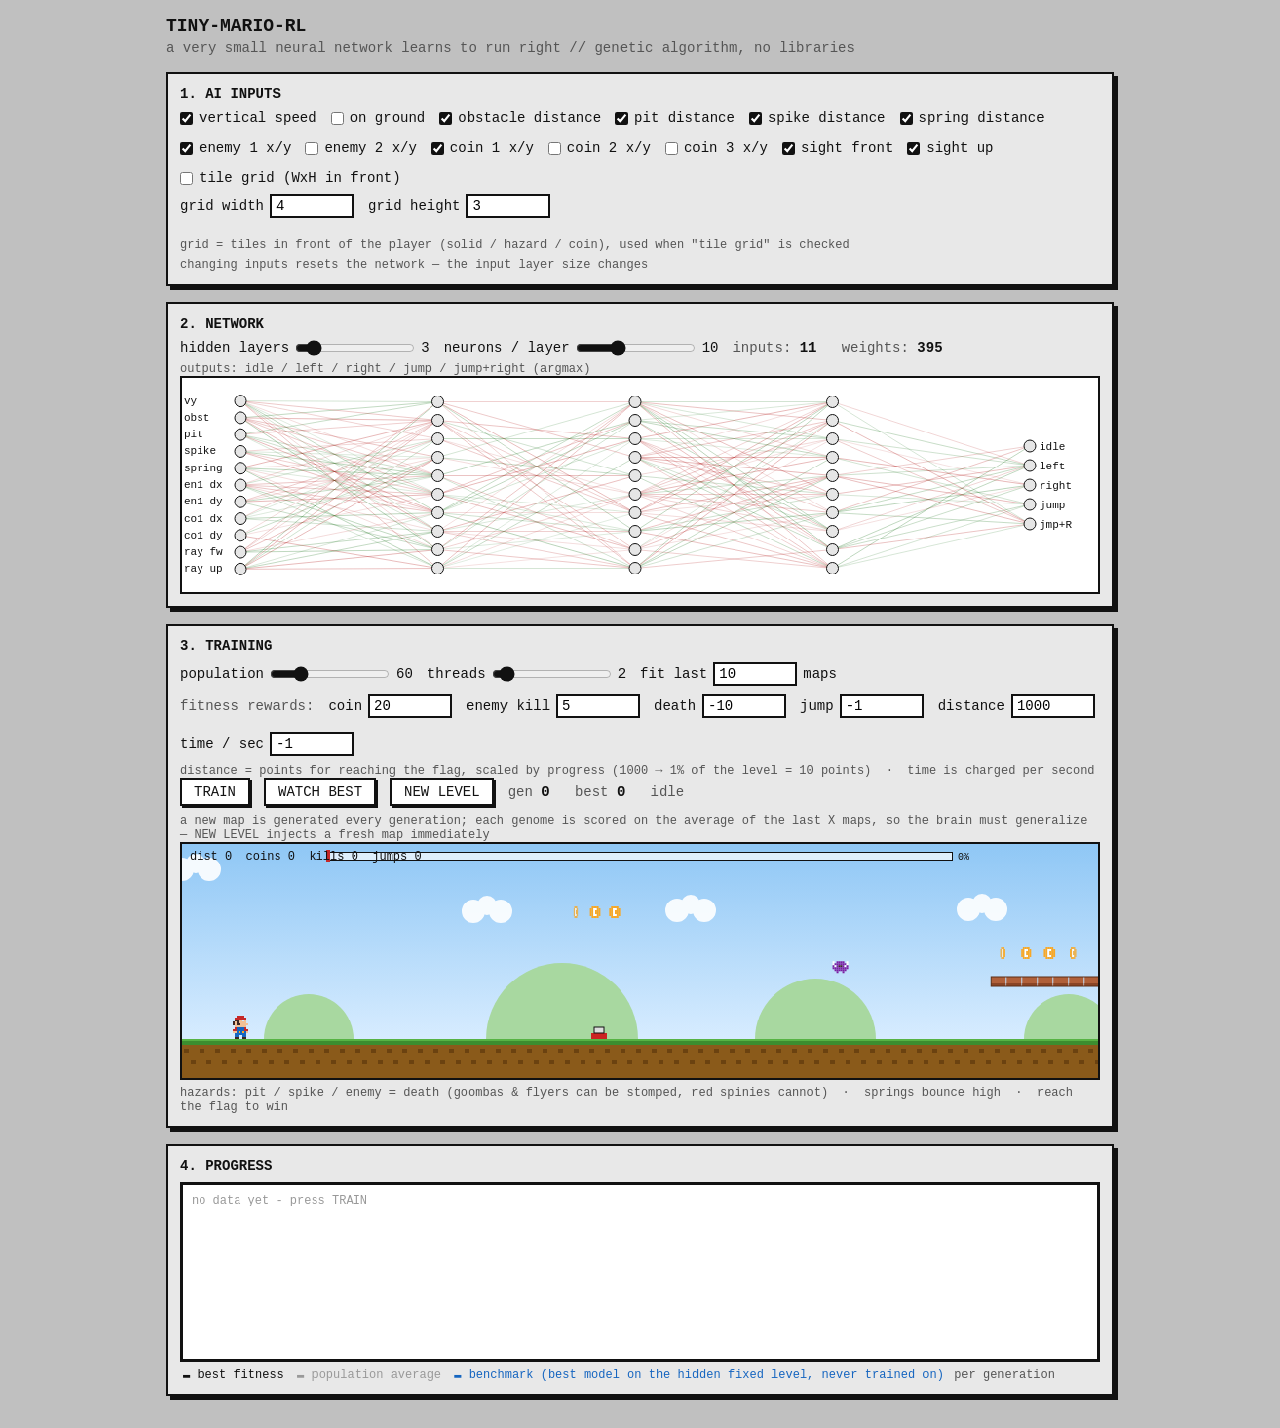
==== index.html @ 8e6f9f99 "v0.1" ====
<!DOCTYPE html>
<html lang="en">
<head>
<meta charset="utf-8">
<meta name="viewport" content="width=device-width, initial-scale=1">
<title>tiny-mario-rl</title>
<link rel="stylesheet" href="style.css">
</head>
<body>

<h1>TINY-MARIO-RL</h1>
<p class="sub">a very small neural network learns to run right // genetic algorithm, no libraries</p>

<div class="panel">
  <h2>1. ai inputs</h2>
  <div id="inputList" class="row"></div>
  <div class="row" style="margin-top:8px">
    <label>grid width <input id="gridWidth" type="number" min="1" max="8" value="4"></label>
    <label>grid height <input id="gridHeight" type="number" min="1" max="6" value="3"></label>
    <span class="legend">grid = tiles in front of the player (solid / hazard / coin), used when "tile grid" is checked</span>
  </div>
  <p class="legend">changing inputs resets the network &mdash; the input layer size changes</p>
</div>

<div class="panel">
  <h2>2. network</h2>
  <div class="row">
    <label>hidden layers <input id="hiddenLayers" type="range" min="1" max="20" value="3"> <span id="hiddenLayersValue">3</span></label>
    <label>neurons / layer <input id="layerSize" type="range" min="5" max="20" value="10"> <span id="layerSizeValue">10</span></label>
    <span class="stats">inputs: <b id="inputCount">?</b> &nbsp; weights: <b id="weightCount">?</b></span>
  </div>
  <p class="legend">outputs: idle / left / right / jump / jump+right (argmax)</p>
  <canvas id="networkCanvas" width="940" height="220"></canvas>
</div>

<div class="panel">
  <h2>3. training</h2>
  <div class="row" style="margin-bottom:8px">
    <label>population <input id="populationSize" type="range" min="20" max="200" value="60"> <span id="populationSizeValue">60</span></label>
    <label>threads <input id="threadCount" type="range" min="1" max="16" value="4"> <span id="threadCountValue">4</span></label>
    <label>fit last <input id="mapWindow" type="number" min="1" max="50" value="10"> maps</label>
  </div>
  <div class="row" style="margin-bottom:8px">
    <span class="stats">fitness rewards:</span>
    <label>coin <input id="rewardCoin" type="number" step="1" value="20"></label>
    <label>enemy kill <input id="rewardKill" type="number" step="1" value="5"></label>
    <label>death <input id="rewardDeath" type="number" step="10" value="-10"></label>
    <label>jump <input id="rewardJump" type="number" step="1" value="-1"></label>
    <label>distance <input id="rewardDistance" type="number" step="100" value="1000"></label>
    <label>time / sec <input id="rewardTime" type="number" step="0.1" value="-1"></label>
  </div>
  <p class="legend">distance = points for reaching the flag, scaled by progress (1000 &rarr; 1% of the level = 10 points) &nbsp;&middot;&nbsp; time is charged per second</p>
  <div class="row" style="margin-bottom:8px">
    <button id="buttonTrain">TRAIN</button>
    <button id="buttonWatch">WATCH BEST</button>
    <button id="buttonLevel">NEW LEVEL</button>
    <span class="stats">gen <b id="generationValue">0</b> &nbsp; best <b id="bestValue">0</b> &nbsp; <span id="modeValue">idle</span></span>
  </div>
  <p class="legend">a new map is generated every generation; each genome is scored on the average of the last X maps, so the brain must generalize &mdash; NEW LEVEL injects a fresh map immediately</p>
  <canvas id="gameCanvas" width="940" height="240"></canvas>
  <p class="legend">hazards: pit / spike / enemy = death (goombas &amp; flyers can be stomped, red spinies cannot) &nbsp;&middot;&nbsp; springs bounce high &nbsp;&middot;&nbsp; reach the flag to win</p>
</div>

<div class="panel">
  <h2>4. progress</h2>
  <canvas id="chartCanvas" width="940" height="180"></canvas>
  <p class="legend"><i style="color:#111">&#9644; best fitness</i> <i style="color:#999">&#9644; population average</i> <i style="color:#1565c0">&#9644; benchmark (best model on the hidden fixed level, never trained on)</i> per generation</p>
</div>

<script src="js/neuralNetwork.js"></script>
<script src="js/simulation.js"></script>
<script src="js/level.js"></script>
<script src="js/genetics.js"></script>
<script src="js/trainer.js"></script>
<script src="js/rendering.js"></script>
<script src="js/main.js"></script>
</body>
</html>
---- style.css ----
:root {
  --bg: #c0c0c0;
  --panel: #e8e8e8;
  --ink: #111;
  --dim: #555;
}

* { box-sizing: border-box; margin: 0; padding: 0; }

body {
  background: var(--bg);
  color: var(--ink);
  font-family: "Courier New", monospace;
  font-size: 14px;
  padding: 16px;
  max-width: 980px;
  margin: 0 auto;
}

h1 { font-size: 18px; margin-bottom: 4px; }
h2 { font-size: 14px; margin-bottom: 8px; text-transform: uppercase; }

.sub { color: var(--dim); margin-bottom: 16px; }

.panel {
  background: var(--panel);
  border: 2px solid var(--ink);
  padding: 12px;
  margin-bottom: 16px;
  box-shadow: 4px 4px 0 var(--ink);
}

.row { display: flex; gap: 14px; flex-wrap: wrap; align-items: center; }

label { display: inline-flex; align-items: center; gap: 6px; white-space: nowrap; }

input[type=range] { width: 120px; accent-color: var(--ink); }
input[type=number] {
  width: 84px;
  font-family: inherit;
  font-size: 14px;
  border: 2px solid var(--ink);
  padding: 2px 4px;
  background: #fff;
}
input[type=checkbox] { accent-color: var(--ink); }

button {
  font-family: inherit;
  font-size: 14px;
  cursor: pointer;
  background: #fff;
  color: var(--ink);
  border: 2px solid var(--ink);
  padding: 4px 12px;
  box-shadow: 2px 2px 0 var(--ink);
}
button:active { transform: translate(2px, 2px); box-shadow: none; }
button:disabled { color: #999; border-color: #999; box-shadow: 2px 2px 0 #999; cursor: default; }

canvas {
  display: block;
  background: #fff;
  border: 2px solid var(--ink);
  image-rendering: pixelated;
  max-width: 100%;
}

.stats { color: var(--dim); }
.stats b { color: var(--ink); }

.legend { color: var(--dim); font-size: 12px; margin-top: 6px; }
.legend i { font-style: normal; padding: 0 3px; }
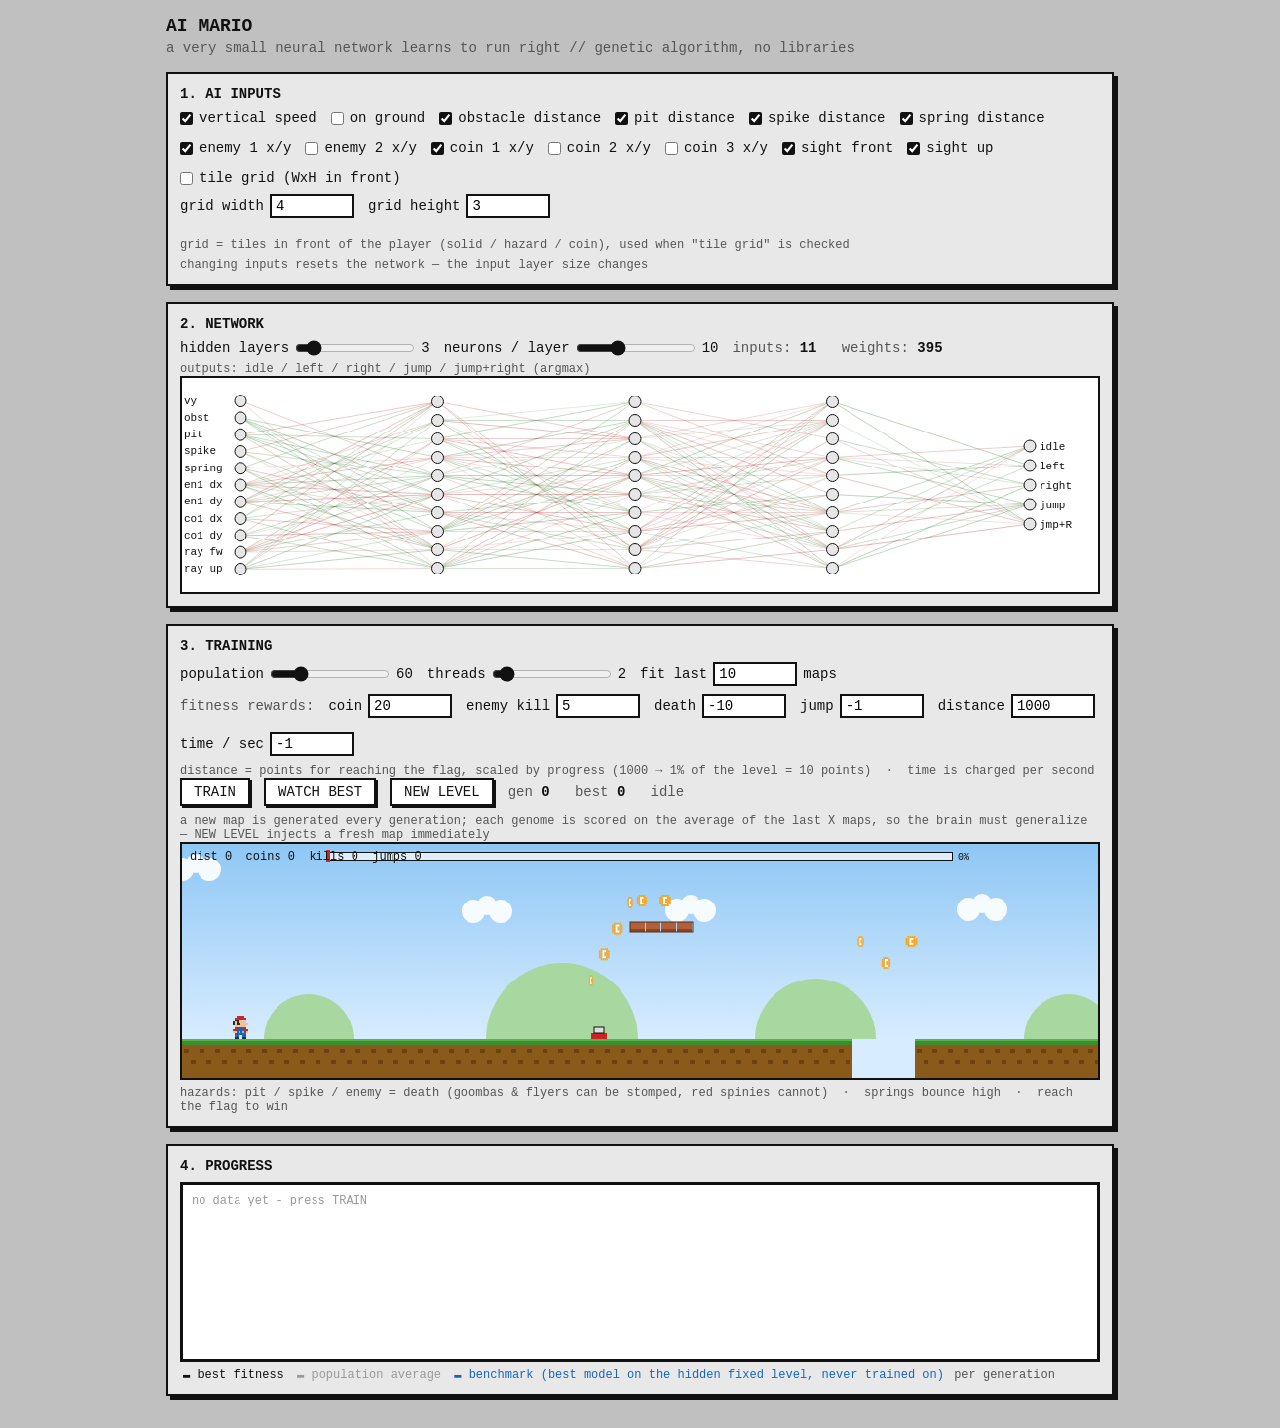
==== commit a7085e01: "v0.2" ====
--- a/index.html
+++ b/index.html
@@ -3,12 +3,12 @@
 <head>
 <meta charset="utf-8">
 <meta name="viewport" content="width=device-width, initial-scale=1">
-<title>tiny-mario-rl</title>
+<title>ai-mario</title>
 <link rel="stylesheet" href="style.css">
 </head>
 <body>
 
-<h1>TINY-MARIO-RL</h1>
+<h1>AI MARIO</h1>
 <p class="sub">a very small neural network learns to run right // genetic algorithm, no libraries</p>
 
 <div class="panel">
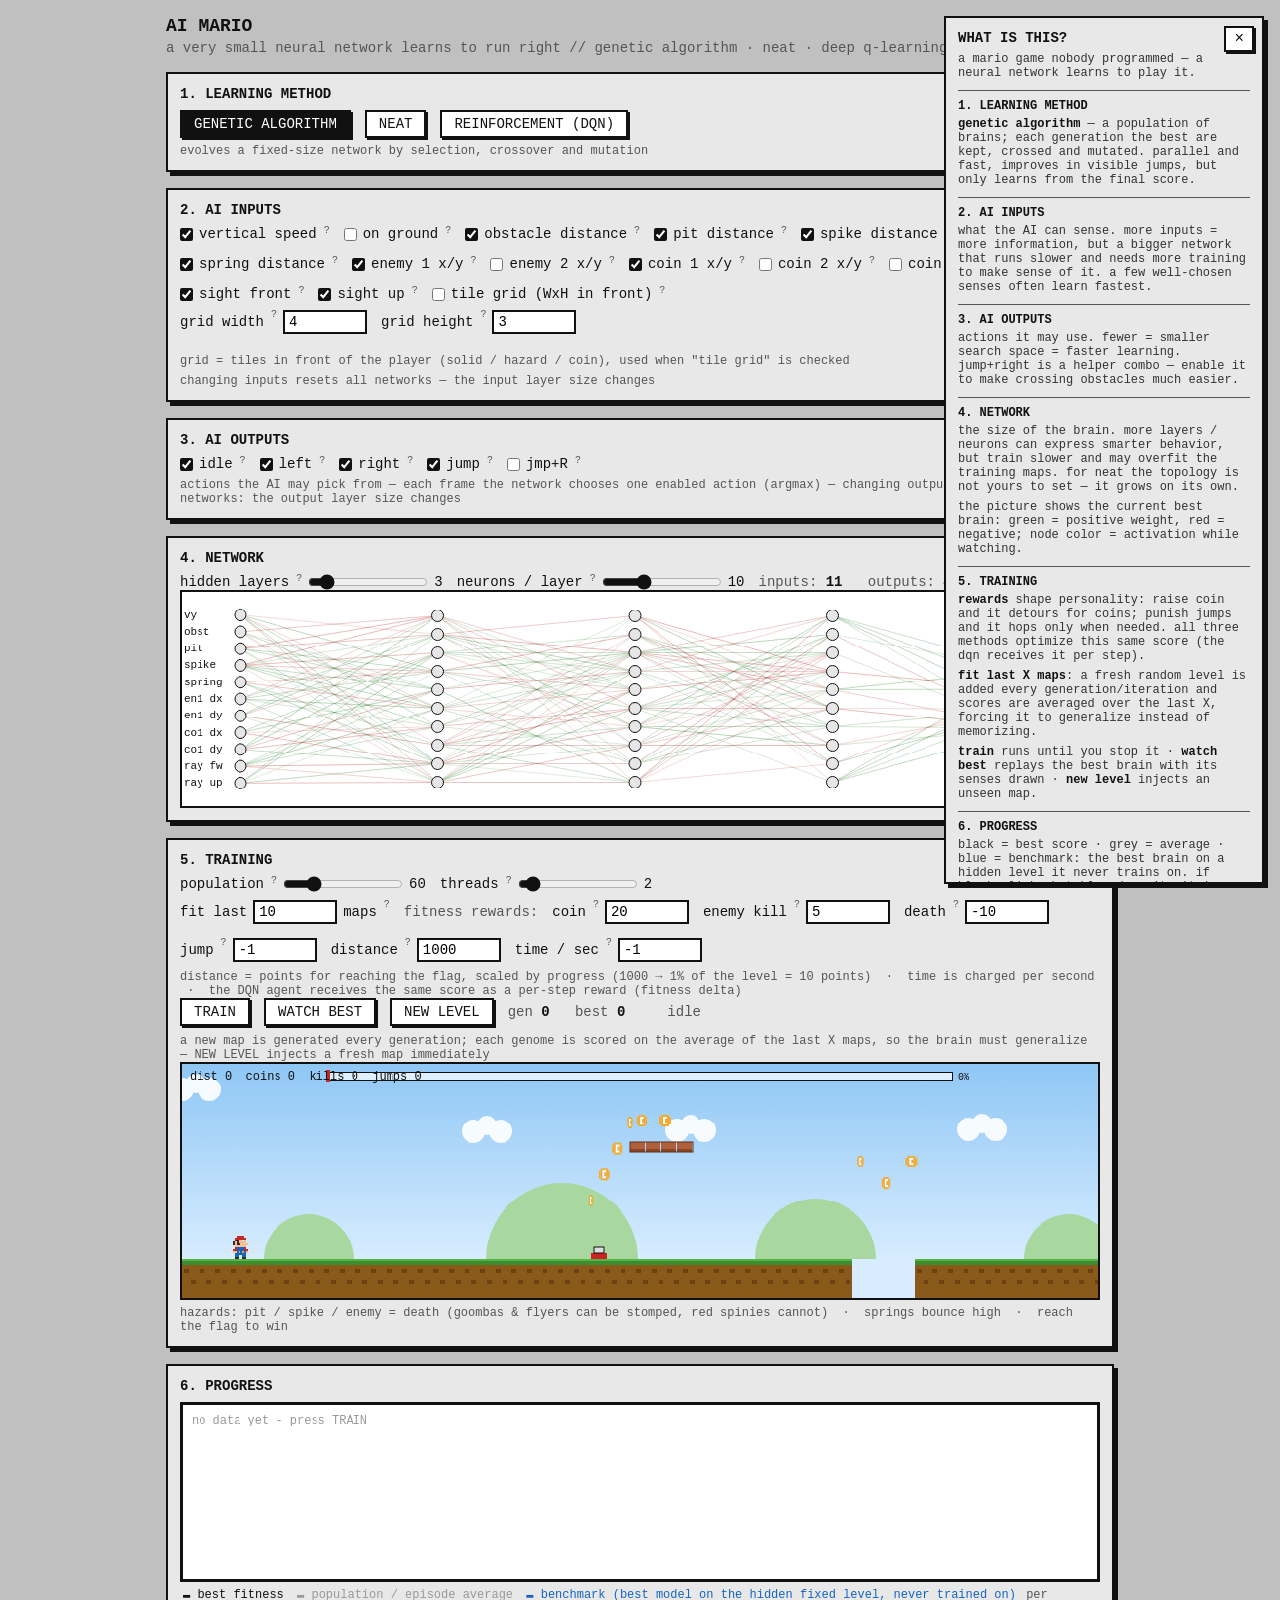
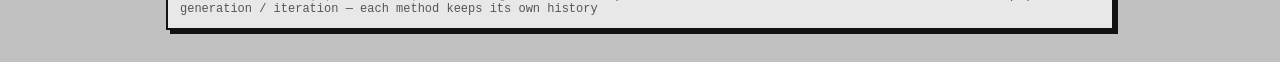
==== commit 784f24de: "v0.3" ====
--- a/index.html
+++ b/index.html
@@ -9,68 +9,145 @@
 <body>
 
 <h1>AI MARIO</h1>
-<p class="sub">a very small neural network learns to run right // genetic algorithm, no libraries</p>
+<p class="sub">a very small neural network learns to run right // genetic algorithm &middot; neat &middot; deep q-learning, no libraries</p>
 
-<div class="panel">
-  <h2>1. ai inputs</h2>
+<button id="helpOpen" class="help-open help-hidden">? HELP</button>
+
+<aside id="helpPanel" class="help-panel">
+  <button id="helpClose" class="help-close" title="close">&times;</button>
+  <div class="help-section" id="helpIntro">
+    <h2>what is this?</h2>
+    <p>a mario game nobody programmed &mdash; a neural network learns to play it.</p>
+  </div>
+  <div class="help-section" data-help-for="panelMethod">
+    <h3>1. learning method</h3>
+    <div class="help-method" data-help-algo="ga">
+      <p><b>genetic algorithm</b> &mdash; a population of brains; each generation the best are kept, crossed and mutated. parallel and fast, improves in visible jumps, but only learns from the final score.</p>
+    </div>
+    <div class="help-method" data-help-algo="neat">
+      <p><b>neat</b> &mdash; evolution where the <i>wiring</i> evolves too: brains start minimal and grow neurons &amp; connections, species protect new ideas. slower to take off, but finds small, clever brains.</p>
+    </div>
+    <div class="help-method" data-help-algo="rl">
+      <p><b>reinforcement learning (dqn)</b> &mdash; one brain learns <i>while</i> playing: each step&rsquo;s reward nudges the weights by backpropagation. slower and noisier, but learns from every step &mdash; &epsilon; = how randomly it still acts.</p>
+    </div>
+  </div>
+  <div class="help-section" data-help-for="panelInputs">
+    <h3>2. ai inputs</h3>
+    <p>what the AI can sense. more inputs = more information, but a bigger network that runs slower and needs more training to make sense of it. a few well-chosen senses often learn fastest.</p>
+  </div>
+  <div class="help-section" data-help-for="panelOutputs">
+    <h3>3. ai outputs</h3>
+    <p>actions it may use. fewer = smaller search space = faster learning. jump+right is a helper combo &mdash; enable it to make crossing obstacles much easier.</p>
+  </div>
+  <div class="help-section" data-help-for="panelNetwork">
+    <h3>4. network</h3>
+    <p>the size of the brain. more layers / neurons can express smarter behavior, but train slower and may overfit the training maps. for neat the topology is not yours to set &mdash; it grows on its own.</p>
+    <p>the picture shows the current best brain: green = positive weight, red = negative; node color = activation while watching.</p>
+  </div>
+  <div class="help-section" data-help-for="panelTraining">
+    <h3>5. training</h3>
+    <p><b>rewards</b> shape personality: raise coin and it detours for coins; punish jumps and it hops only when needed. all three methods optimize this same score (the dqn receives it per step).</p>
+    <p><b>fit last X maps</b>: a fresh random level is added every generation/iteration and scores are averaged over the last X, forcing it to generalize instead of memorizing.</p>
+    <p><b>train</b> runs until you stop it &middot; <b>watch best</b> replays the best brain with its senses drawn &middot; <b>new level</b> injects an unseen map.</p>
+  </div>
+  <div class="help-section" data-help-for="panelProgress">
+    <h3>6. progress</h3>
+    <p>black = best score &middot; grey = average &middot; blue = benchmark: the best brain on a hidden level it never trains on. if black climbs but blue doesn&rsquo;t, it is memorizing, not learning.</p>
+  </div>
+</aside>
+
+<div class="panel" id="panelMethod">
+  <h2>1. learning method</h2>
+  <div class="row">
+    <button id="algo_ga" class="algo-button active">GENETIC ALGORITHM</button>
+    <button id="algo_neat" class="algo-button">NEAT</button>
+    <button id="algo_rl" class="algo-button">REINFORCEMENT (DQN)</button>
+  </div>
+  <p class="legend" id="algoDescription">evolves a fixed-size network by selection, crossover and mutation</p>
+</div>
+
+<div class="panel" id="panelInputs">
+  <h2>2. ai inputs</h2>
   <div id="inputList" class="row"></div>
   <div class="row" style="margin-top:8px">
-    <label>grid width <input id="gridWidth" type="number" min="1" max="8" value="4"></label>
-    <label>grid height <input id="gridHeight" type="number" min="1" max="6" value="3"></label>
+    <label>grid width<sup class="tip" data-tip="how many tile columns ahead of the player the tile grid senses">?</sup> <input id="gridWidth" type="number" min="1" max="8" value="4"></label>
+    <label>grid height<sup class="tip" data-tip="how many tile rows above the ground the tile grid senses">?</sup> <input id="gridHeight" type="number" min="1" max="6" value="3"></label>
     <span class="legend">grid = tiles in front of the player (solid / hazard / coin), used when "tile grid" is checked</span>
   </div>
-  <p class="legend">changing inputs resets the network &mdash; the input layer size changes</p>
+  <p class="legend">changing inputs resets all networks &mdash; the input layer size changes</p>
 </div>
 
-<div class="panel">
-  <h2>2. network</h2>
+<div class="panel" id="panelOutputs">
+  <h2>3. ai outputs</h2>
+  <div id="outputList" class="row"></div>
+  <p class="legend">actions the AI may pick from &mdash; each frame the network chooses one enabled action (argmax) &mdash; changing outputs resets all networks: the output layer size changes</p>
+</div>
+
+<div class="panel" id="panelNetwork">
+  <h2>4. network</h2>
   <div class="row">
-    <label>hidden layers <input id="hiddenLayers" type="range" min="1" max="20" value="3"> <span id="hiddenLayersValue">3</span></label>
-    <label>neurons / layer <input id="layerSize" type="range" min="5" max="20" value="10"> <span id="layerSizeValue">10</span></label>
-    <span class="stats">inputs: <b id="inputCount">?</b> &nbsp; weights: <b id="weightCount">?</b></span>
+    <span class="row" data-algo="ga rl">
+      <label>hidden layers<sup class="tip" data-tip="depth of the brain &mdash; more layers can learn more complex tricks but train slower and need more data">?</sup> <input id="hiddenLayers" type="range" min="1" max="20" value="3"> <span id="hiddenLayersValue">3</span></label>
+      <label>neurons / layer<sup class="tip" data-tip="width of the brain &mdash; neurons in each hidden layer. bigger = more capacity, slower to run and train">?</sup> <input id="layerSize" type="range" min="5" max="20" value="10"> <span id="layerSizeValue">10</span></label>
+    </span>
+    <span class="legend" data-algo="neat">topology is not fixed &mdash; NEAT grows nodes &amp; connections by mutation, starting from inputs wired straight to outputs</span>
+    <span class="stats">inputs: <b id="inputCount">?</b> &nbsp; outputs: <b id="outputCount">?</b> &nbsp; <span id="weightLabel">weights</span>: <b id="weightCount">?</b></span>
   </div>
-  <p class="legend">outputs: idle / left / right / jump / jump+right (argmax)</p>
   <canvas id="networkCanvas" width="940" height="220"></canvas>
 </div>
 
-<div class="panel">
-  <h2>3. training</h2>
-  <div class="row" style="margin-bottom:8px">
-    <label>population <input id="populationSize" type="range" min="20" max="200" value="60"> <span id="populationSizeValue">60</span></label>
-    <label>threads <input id="threadCount" type="range" min="1" max="16" value="4"> <span id="threadCountValue">4</span></label>
-    <label>fit last <input id="mapWindow" type="number" min="1" max="50" value="10"> maps</label>
+<div class="panel" id="panelTraining">
+  <h2>5. training</h2>
+  <div class="row" style="margin-bottom:8px" data-algo="ga neat">
+    <label>population<sup class="tip" data-tip="how many brains compete each generation &mdash; more = broader search per generation, but each generation takes longer">?</sup> <input id="populationSize" type="range" min="20" max="200" value="60"> <span id="populationSizeValue">60</span></label>
+    <label>threads<sup class="tip" data-tip="cpu workers evaluating brains in parallel &mdash; more = faster generations (up to your core count)">?</sup> <input id="threadCount" type="range" min="1" max="16" value="4"> <span id="threadCountValue">4</span></label>
+  </div>
+  <div class="row" style="margin-bottom:8px" data-algo="neat">
+    <label>species target<sup class="tip" data-tip="how many species to aim for &mdash; species group similar brains so new topology ideas get time to mature instead of being outcompeted instantly">?</sup> <input id="speciesTarget" type="number" min="1" max="20" value="8"></label>
+    <span class="legend">the compatibility threshold self-adjusts to hold roughly this many species</span>
+  </div>
+  <div class="row" style="margin-bottom:8px" data-algo="rl">
+    <label>learning rate<sup class="tip" data-tip="size of each weight update &mdash; too high and learning explodes, too low and it crawls">?</sup> <input id="rlLearningRate" type="number" step="0.0005" value="0.001"></label>
+    <label>discount &gamma;<sup class="tip" data-tip="how much future reward matters vs the immediate one &mdash; closer to 1 = far-sighted (plans ahead), lower = greedy">?</sup> <input id="rlGamma" type="number" step="0.01" value="0.99"></label>
+    <label>&epsilon; decay<sup class="tip" data-tip="after every episode the exploration rate &epsilon; is multiplied by this &mdash; closer to 1 = keeps trying random actions for longer before trusting itself">?</sup> <input id="rlEpsilonDecay" type="number" step="0.001" value="0.995"></label>
+    <label>batch<sup class="tip" data-tip="how many remembered moments are replayed per learning update &mdash; bigger = smoother but slower updates">?</sup> <input id="rlBatchSize" type="number" step="16" value="64"></label>
+    <label>episodes / iter<sup class="tip" data-tip="episodes played between chart points and benchmark runs &mdash; purely how often progress is reported">?</sup> <input id="rlEpisodes" type="number" min="1" max="20" value="3"></label>
   </div>
   <div class="row" style="margin-bottom:8px">
+    <label>fit last <input id="mapWindow" type="number" min="1" max="50" value="10"> maps<sup class="tip" data-tip="scores are averaged over this many recent maps &mdash; more maps = must generalize better, but each evaluation takes longer">?</sup></label>
     <span class="stats">fitness rewards:</span>
-    <label>coin <input id="rewardCoin" type="number" step="1" value="20"></label>
-    <label>enemy kill <input id="rewardKill" type="number" step="1" value="5"></label>
-    <label>death <input id="rewardDeath" type="number" step="10" value="-10"></label>
-    <label>jump <input id="rewardJump" type="number" step="1" value="-1"></label>
-    <label>distance <input id="rewardDistance" type="number" step="100" value="1000"></label>
-    <label>time / sec <input id="rewardTime" type="number" step="0.1" value="-1"></label>
+    <label>coin<sup class="tip" data-tip="points per coin collected &mdash; raise it and the AI starts detouring for coins">?</sup> <input id="rewardCoin" type="number" step="1" value="20"></label>
+    <label>enemy kill<sup class="tip" data-tip="points for stomping an enemy &mdash; raise it to encourage hunting instead of avoiding">?</sup> <input id="rewardKill" type="number" step="1" value="5"></label>
+    <label>death<sup class="tip" data-tip="penalty for dying to a hazard &mdash; more negative = more cautious play">?</sup> <input id="rewardDeath" type="number" step="10" value="-10"></label>
+    <label>jump<sup class="tip" data-tip="points per jump &mdash; negative discourages pointless hopping, positive makes it bouncy">?</sup> <input id="rewardJump" type="number" step="1" value="-1"></label>
+    <label>distance<sup class="tip" data-tip="points for progress toward the flag, scaled by how far it got &mdash; the main drive to move right">?</sup> <input id="rewardDistance" type="number" step="100" value="1000"></label>
+    <label>time / sec<sup class="tip" data-tip="points per second spent &mdash; negative rewards finishing fast, dawdling gets expensive">?</sup> <input id="rewardTime" type="number" step="0.1" value="-1"></label>
   </div>
-  <p class="legend">distance = points for reaching the flag, scaled by progress (1000 &rarr; 1% of the level = 10 points) &nbsp;&middot;&nbsp; time is charged per second</p>
+  <p class="legend">distance = points for reaching the flag, scaled by progress (1000 &rarr; 1% of the level = 10 points) &nbsp;&middot;&nbsp; time is charged per second &nbsp;&middot;&nbsp; the DQN agent receives the same score as a per-step reward (fitness delta)</p>
   <div class="row" style="margin-bottom:8px">
     <button id="buttonTrain">TRAIN</button>
     <button id="buttonWatch">WATCH BEST</button>
     <button id="buttonLevel">NEW LEVEL</button>
-    <span class="stats">gen <b id="generationValue">0</b> &nbsp; best <b id="bestValue">0</b> &nbsp; <span id="modeValue">idle</span></span>
+    <span class="stats"><span id="genLabel">gen</span> <b id="generationValue">0</b> &nbsp; best <b id="bestValue">0</b> &nbsp; <span id="algoStats"></span> &nbsp; <span id="modeValue">idle</span></span>
   </div>
-  <p class="legend">a new map is generated every generation; each genome is scored on the average of the last X maps, so the brain must generalize &mdash; NEW LEVEL injects a fresh map immediately</p>
+  <p class="legend" data-algo="ga neat">a new map is generated every generation; each genome is scored on the average of the last X maps, so the brain must generalize &mdash; NEW LEVEL injects a fresh map immediately</p>
+  <p class="legend" data-algo="rl">a new map is added every iteration; episodes rotate through the last X maps while the agent learns from per-step rewards with &epsilon;-greedy exploration (&epsilon; shown above decays as it learns)</p>
   <canvas id="gameCanvas" width="940" height="240"></canvas>
   <p class="legend">hazards: pit / spike / enemy = death (goombas &amp; flyers can be stomped, red spinies cannot) &nbsp;&middot;&nbsp; springs bounce high &nbsp;&middot;&nbsp; reach the flag to win</p>
 </div>
 
-<div class="panel">
-  <h2>4. progress</h2>
+<div class="panel" id="panelProgress">
+  <h2>6. progress</h2>
   <canvas id="chartCanvas" width="940" height="180"></canvas>
-  <p class="legend"><i style="color:#111">&#9644; best fitness</i> <i style="color:#999">&#9644; population average</i> <i style="color:#1565c0">&#9644; benchmark (best model on the hidden fixed level, never trained on)</i> per generation</p>
+  <p class="legend"><i style="color:#111">&#9644; best fitness</i> <i style="color:#999">&#9644; population / episode average</i> <i style="color:#1565c0">&#9644; benchmark (best model on the hidden fixed level, never trained on)</i> per generation / iteration &mdash; each method keeps its own history</p>
 </div>
 
 <script src="js/neuralNetwork.js"></script>
 <script src="js/simulation.js"></script>
 <script src="js/level.js"></script>
 <script src="js/genetics.js"></script>
+<script src="js/neat.js"></script>
+<script src="js/rl.js"></script>
 <script src="js/trainer.js"></script>
 <script src="js/rendering.js"></script>
 <script src="js/main.js"></script>
--- a/style.css
+++ b/style.css
@@ -66,6 +66,104 @@
   max-width: 100%;
 }
 
+.algo-button.active { background: var(--ink); color: #fff; }
+
+.algo-hidden { display: none !important; }
+
+.tip {
+  position: relative;
+  cursor: help;
+  color: var(--dim);
+  font-size: 10px;
+  line-height: 1;
+  margin-left: 1px;
+  align-self: flex-start;
+}
+.tip:hover { color: var(--ink); }
+.tip::after {
+  content: attr(data-tip);
+  position: absolute;
+  bottom: calc(100% + 6px);
+  left: 50%;
+  transform: translateX(-50%);
+  width: 230px;
+  background: #fff;
+  color: var(--ink);
+  border: 2px solid var(--ink);
+  box-shadow: 3px 3px 0 var(--ink);
+  padding: 6px 8px;
+  font-size: 11px;
+  font-weight: normal;
+  line-height: 1.35;
+  white-space: normal;
+  display: none;
+  z-index: 20;
+}
+.tip:hover::after { display: block; }
+
+/* narrow screens: overlay pinned to the right edge; wide screens get
+   .help-docked (positioned by JS next to the content, sections aligned
+   with their panels) */
+.help-panel {
+  position: fixed;
+  top: 16px;
+  right: 16px;
+  bottom: 16px;
+  width: 320px;
+  overflow-y: auto;
+  background: var(--panel);
+  border: 2px solid var(--ink);
+  box-shadow: 4px 4px 0 var(--ink);
+  padding: 12px;
+  font-size: 12px;
+  z-index: 10;
+}
+.help-panel.help-docked {
+  position: absolute;
+  right: auto;
+  bottom: auto;
+  overflow: visible;
+  padding: 0;
+}
+.help-docked .help-section {
+  position: absolute;
+  left: 10px;
+  right: 10px;
+  overflow-y: auto;
+}
+.help-panel h2 { margin-bottom: 6px; padding-right: 24px; }
+.help-panel h3 { font-size: 12px; text-transform: uppercase; margin: 10px 0 4px; }
+.help-docked .help-section h3 { margin-top: 0; }
+.help-panel .help-section + .help-section h3 { border-top: 1px solid var(--dim); padding-top: 8px; }
+.help-docked .help-section + .help-section h3 { border-top: none; padding-top: 0; }
+.help-docked .help-section p:last-child,
+.help-docked .help-method p { margin-bottom: 0; }
+.help-panel p { margin-bottom: 6px; color: #333; }
+.help-panel b { color: var(--ink); }
+.help-panel i { color: var(--dim); }
+
+.help-method { display: none; }
+.help-method.help-active { display: block; }
+
+.help-close {
+  position: absolute;
+  top: 8px;
+  right: 8px;
+  padding: 0 8px;
+  font-size: 16px;
+  line-height: 22px;
+  z-index: 11;
+}
+
+.help-open {
+  position: fixed;
+  top: 16px;
+  right: 16px;
+  z-index: 10;
+}
+
+.help-hidden { display: none !important; }
+
 .stats { color: var(--dim); }
 .stats b { color: var(--ink); }
 
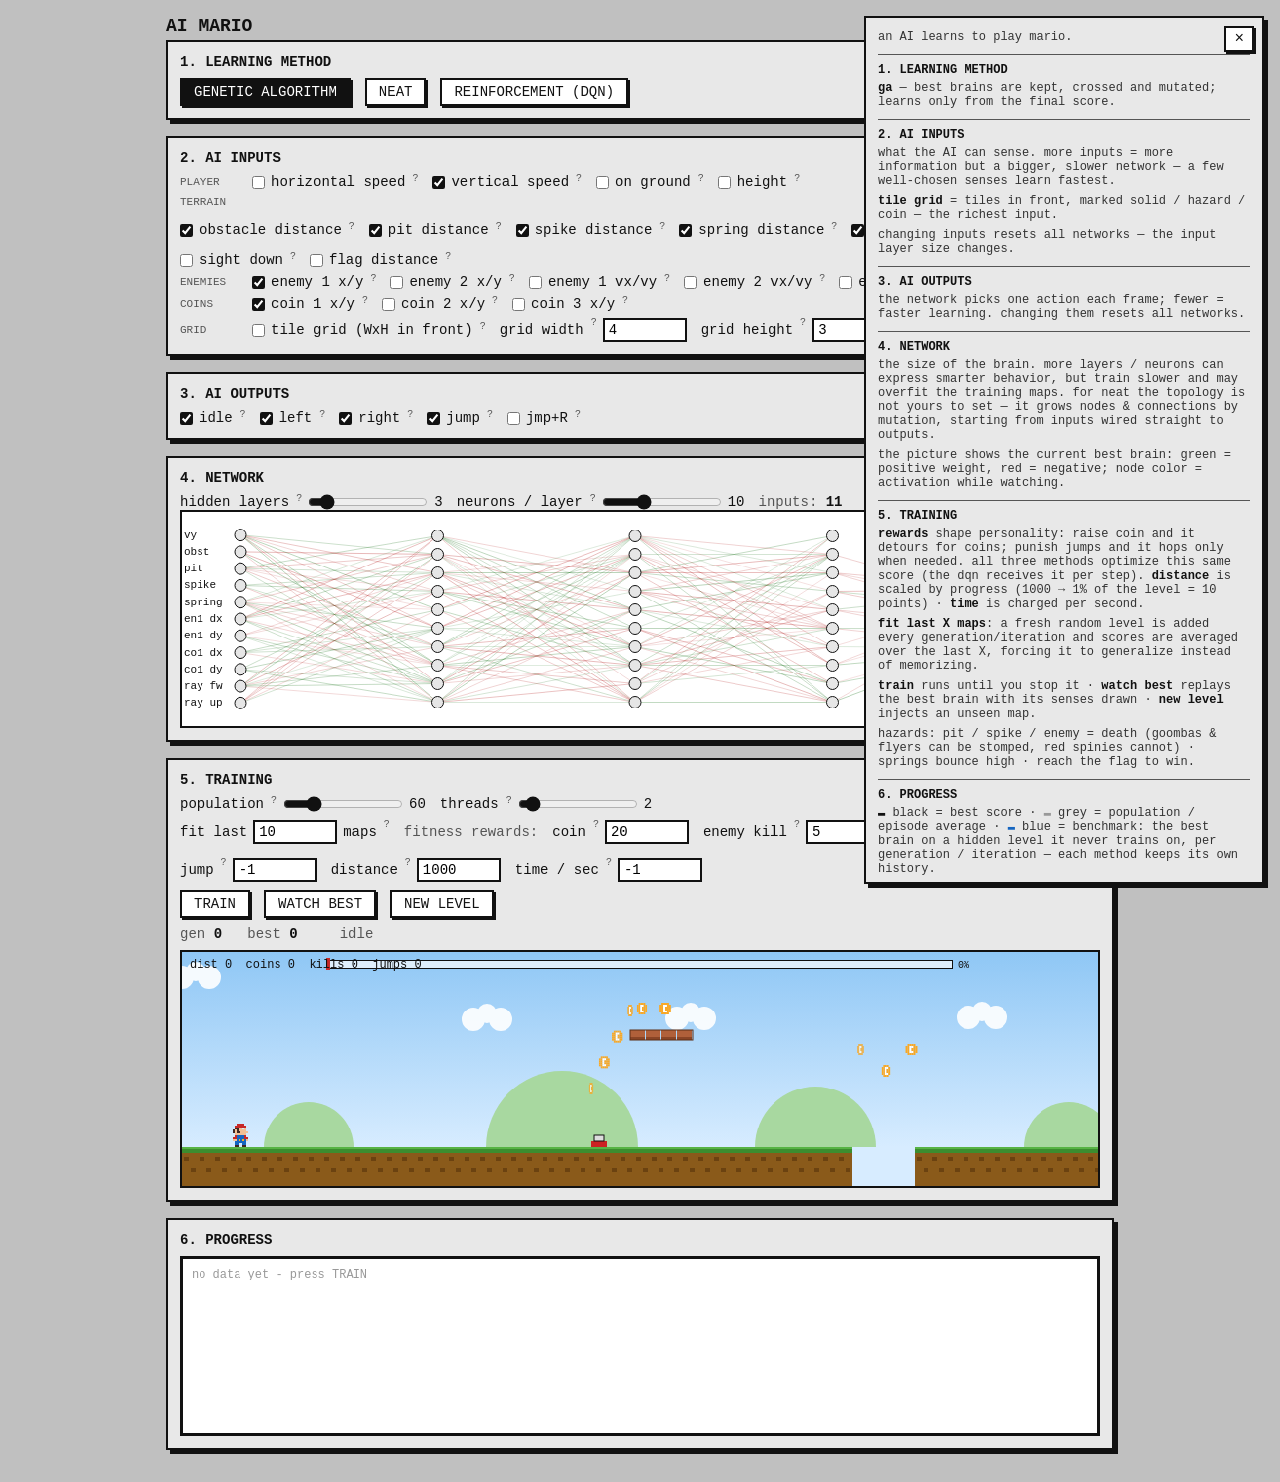
==== commit c238a912: "more learnings v0.4" ====
--- a/index.html
+++ b/index.html
@@ -1,155 +1,165 @@
 <!DOCTYPE html>
 <html lang="en">
+
 <head>
-<meta charset="utf-8">
-<meta name="viewport" content="width=device-width, initial-scale=1">
-<title>ai-mario</title>
-<link rel="stylesheet" href="style.css">
+  <meta charset="utf-8">
+  <meta name="viewport" content="width=device-width, initial-scale=1">
+  <title>ai-mario</title>
+  <link rel="stylesheet" href="style.css">
 </head>
+
 <body>
+  <h1>AI MARIO</h1>
+  <button id="helpOpen" class="help-open help-hidden">? HELP</button>
 
-<h1>AI MARIO</h1>
-<p class="sub">a very small neural network learns to run right // genetic algorithm &middot; neat &middot; deep q-learning, no libraries</p>
+  <aside id="helpPanel" class="help-panel">
+    <button id="helpClose" class="help-close" title="close">&times;</button>
+    <div class="help-section" id="helpIntro">
+      <p>an AI learns to play mario.</p>
+    </div>
+    <div class="help-section" data-help-for="panelMethod">
+      <h3>1. learning method</h3>
+      <div class="help-method" data-help-algo="ga">
+        <p><b>ga</b> &mdash; best brains are kept, crossed and mutated; learns only from the final score.</p>
+      </div>
+      <div class="help-method" data-help-algo="neat">
+        <p><b>neat</b> &mdash; the <i>wiring</i> evolves too: minimal brains grow neurons &amp; connections.</p>
+      </div>
+      <div class="help-method" data-help-algo="rl">
+        <p><b>dqn</b> &mdash; one brain learns <i>while</i> playing; &epsilon; = how randomly it acts.</p>
+      </div>
+    </div>
+    <div class="help-section" data-help-for="panelInputs">
+      <h3>2. ai inputs</h3>
+      <p>what the AI can sense. more inputs = more information but a bigger, slower network &mdash; a few well-chosen senses learn fastest.</p>
+      <p><b>tile grid</b> = tiles in front, marked solid / hazard / coin &mdash; the richest input.</p>
+      <p>changing inputs resets all networks &mdash; the input layer size changes.</p>
+    </div>
+    <div class="help-section" data-help-for="panelOutputs">
+      <h3>3. ai outputs</h3>
+      <p>the network picks one action each frame; fewer = faster learning. changing them resets all networks.</p>
+    </div>
+    <div class="help-section" data-help-for="panelNetwork">
+      <h3>4. network</h3>
+      <p>the size of the brain. more layers / neurons can express smarter behavior, but train slower and may overfit the training maps. for neat the topology is not yours to set &mdash; it grows nodes &amp; connections by mutation, starting
+        from inputs wired straight to outputs.</p>
+      <p>the picture shows the current best brain: green = positive weight, red = negative; node color = activation while watching.</p>
+    </div>
+    <div class="help-section" data-help-for="panelTraining">
+      <h3>5. training</h3>
+      <p><b>rewards</b> shape personality: raise coin and it detours for coins; punish jumps and it hops only when needed. all three methods optimize this same score (the dqn receives it per step). <b>distance</b> is scaled by progress
+        (1000 &rarr; 1% of the level = 10 points) &middot; <b>time</b> is charged per second.</p>
+      <p><b>fit last X maps</b>: a fresh random level is added every generation/iteration and scores are averaged over the last X, forcing it to generalize instead of memorizing.</p>
+      <p class="help-method" data-help-algo="neat">the species compatibility threshold self-adjusts to hold roughly the target number of species.</p>
+      <p class="help-method" data-help-algo="rl">episodes rotate through the last X maps while the agent learns from per-step rewards with &epsilon;-greedy exploration (&epsilon; shown in the stats decays as it learns).</p>
+      <p><b>train</b> runs until you stop it &middot; <b>watch best</b> replays the best brain with its senses drawn &middot; <b>new level</b> injects an unseen map.</p>
+      <p>hazards: pit / spike / enemy = death (goombas &amp; flyers can be stomped, red spinies cannot) &middot; springs bounce high &middot; reach the flag to win.</p>
+    </div>
+    <div class="help-section" data-help-for="panelProgress">
+      <h3>6. progress</h3>
+      <p><i style="color:#111">&#9644;</i> black = best score &middot; <i style="color:#999">&#9644;</i> grey = population / episode average &middot; <i style="color:#1565c0">&#9644;</i> blue = benchmark: the best brain on a hidden level it
+        never trains on, per generation / iteration &mdash; each method keeps its own history.</p>
+      <p>if black climbs but blue doesn&rsquo;t, it is memorizing, not learning.</p>
+    </div>
+  </aside>
 
-<button id="helpOpen" class="help-open help-hidden">? HELP</button>
-
-<aside id="helpPanel" class="help-panel">
-  <button id="helpClose" class="help-close" title="close">&times;</button>
-  <div class="help-section" id="helpIntro">
-    <h2>what is this?</h2>
-    <p>a mario game nobody programmed &mdash; a neural network learns to play it.</p>
-  </div>
-  <div class="help-section" data-help-for="panelMethod">
-    <h3>1. learning method</h3>
-    <div class="help-method" data-help-algo="ga">
-      <p><b>genetic algorithm</b> &mdash; a population of brains; each generation the best are kept, crossed and mutated. parallel and fast, improves in visible jumps, but only learns from the final score.</p>
-    </div>
-    <div class="help-method" data-help-algo="neat">
-      <p><b>neat</b> &mdash; evolution where the <i>wiring</i> evolves too: brains start minimal and grow neurons &amp; connections, species protect new ideas. slower to take off, but finds small, clever brains.</p>
-    </div>
-    <div class="help-method" data-help-algo="rl">
-      <p><b>reinforcement learning (dqn)</b> &mdash; one brain learns <i>while</i> playing: each step&rsquo;s reward nudges the weights by backpropagation. slower and noisier, but learns from every step &mdash; &epsilon; = how randomly it still acts.</p>
+  <div class="panel" id="panelMethod">
+    <h2>1. learning method</h2>
+    <div class="row">
+      <button id="algo_ga" class="algo-button active">GENETIC ALGORITHM</button>
+      <button id="algo_neat" class="algo-button">NEAT</button>
+      <button id="algo_rl" class="algo-button">REINFORCEMENT (DQN)</button>
     </div>
   </div>
-  <div class="help-section" data-help-for="panelInputs">
-    <h3>2. ai inputs</h3>
-    <p>what the AI can sense. more inputs = more information, but a bigger network that runs slower and needs more training to make sense of it. a few well-chosen senses often learn fastest.</p>
+
+  <div class="panel" id="panelInputs">
+    <h2>2. ai inputs</h2>
+    <div class="row input-row"><span class="input-group-label">player</span><span id="inputGroup_player" class="row"></span></div>
+    <div class="row input-row"><span class="input-group-label">terrain</span><span id="inputGroup_terrain" class="row"></span></div>
+    <div class="row input-row"><span class="input-group-label">enemies</span><span id="inputGroup_enemies" class="row"></span></div>
+    <div class="row input-row"><span class="input-group-label">coins</span><span id="inputGroup_coins" class="row"></span></div>
+    <div class="row input-row">
+      <span class="input-group-label">grid</span>
+      <span id="inputGroup_grid" class="row"></span>
+      <label>grid width<sup class="tip" data-tip="how many tile columns ahead of the player the tile grid senses">?</sup> <input id="gridWidth" type="number" min="1" max="8" value="4"></label>
+      <label>grid height<sup class="tip" data-tip="how many tile rows above the ground the tile grid senses">?</sup> <input id="gridHeight" type="number" min="1" max="6" value="3"></label>
+    </div>
   </div>
-  <div class="help-section" data-help-for="panelOutputs">
-    <h3>3. ai outputs</h3>
-    <p>actions it may use. fewer = smaller search space = faster learning. jump+right is a helper combo &mdash; enable it to make crossing obstacles much easier.</p>
+
+  <div class="panel" id="panelOutputs">
+    <h2>3. ai outputs</h2>
+    <div id="outputList" class="row"></div>
   </div>
-  <div class="help-section" data-help-for="panelNetwork">
-    <h3>4. network</h3>
-    <p>the size of the brain. more layers / neurons can express smarter behavior, but train slower and may overfit the training maps. for neat the topology is not yours to set &mdash; it grows on its own.</p>
-    <p>the picture shows the current best brain: green = positive weight, red = negative; node color = activation while watching.</p>
+
+  <div class="panel" id="panelNetwork">
+    <h2>4. network</h2>
+    <div class="row">
+      <span class="row" data-algo="ga rl">
+        <label>hidden layers<sup class="tip" data-tip="depth of the brain &mdash; more layers can learn more complex tricks but train slower and need more data">?</sup> <input id="hiddenLayers" type="range" min="1" max="20" value="3"> <span
+            id="hiddenLayersValue">3</span></label>
+        <label>neurons / layer<sup class="tip" data-tip="width of the brain &mdash; neurons in each hidden layer. bigger = more capacity, slower to run and train">?</sup> <input id="layerSize" type="range" min="5" max="20" value="10"> <span
+            id="layerSizeValue">10</span></label>
+      </span>
+      <span class="stats">inputs: <b id="inputCount">?</b> &nbsp; outputs: <b id="outputCount">?</b> &nbsp; <span id="weightLabel">weights</span>: <b id="weightCount">?</b></span>
+    </div>
+    <canvas id="networkCanvas" width="940" height="220"></canvas>
   </div>
-  <div class="help-section" data-help-for="panelTraining">
-    <h3>5. training</h3>
-    <p><b>rewards</b> shape personality: raise coin and it detours for coins; punish jumps and it hops only when needed. all three methods optimize this same score (the dqn receives it per step).</p>
-    <p><b>fit last X maps</b>: a fresh random level is added every generation/iteration and scores are averaged over the last X, forcing it to generalize instead of memorizing.</p>
-    <p><b>train</b> runs until you stop it &middot; <b>watch best</b> replays the best brain with its senses drawn &middot; <b>new level</b> injects an unseen map.</p>
+
+  <div class="panel" id="panelTraining">
+    <h2>5. training</h2>
+    <div class="row" style="margin-bottom:8px" data-algo="ga neat">
+      <label>population<sup class="tip" data-tip="how many brains compete each generation &mdash; more = broader search per generation, but each generation takes longer">?</sup> <input id="populationSize" type="range" min="20" max="200"
+          value="60"> <span id="populationSizeValue">60</span></label>
+      <label>threads<sup class="tip" data-tip="cpu workers evaluating brains in parallel &mdash; more = faster generations (up to your core count)">?</sup> <input id="threadCount" type="range" min="1" max="16" value="4"> <span
+          id="threadCountValue">4</span></label>
+    </div>
+    <div class="row" style="margin-bottom:8px" data-algo="neat">
+      <label>species target<sup class="tip" data-tip="how many species to aim for &mdash; species group similar brains so new topology ideas get time to mature instead of being outcompeted instantly">?</sup> <input id="speciesTarget"
+          type="number" min="1" max="20" value="8"></label>
+    </div>
+    <div class="row" style="margin-bottom:8px" data-algo="rl">
+      <label>learning rate<sup class="tip" data-tip="size of each weight update &mdash; too high and learning explodes, too low and it crawls">?</sup> <input id="rlLearningRate" type="number" step="0.0005" value="0.001"></label>
+      <label>discount &gamma;<sup class="tip" data-tip="how much future reward matters vs the immediate one &mdash; closer to 1 = far-sighted (plans ahead), lower = greedy">?</sup> <input id="rlGamma" type="number" step="0.01"
+          value="0.99"></label>
+      <label>&epsilon; decay<sup class="tip" data-tip="after every episode the exploration rate &epsilon; is multiplied by this &mdash; closer to 1 = keeps trying random actions for longer before trusting itself">?</sup> <input
+          id="rlEpsilonDecay" type="number" step="0.001" value="0.99"></label>
+      <label>batch<sup class="tip" data-tip="how many remembered moments are replayed per learning update &mdash; bigger = smoother but slower updates">?</sup> <input id="rlBatchSize" type="number" step="16" value="128"></label>
+      <label>episodes / iter<sup class="tip" data-tip="episodes played between chart points and benchmark runs &mdash; purely how often progress is reported">?</sup> <input id="rlEpisodes" type="number" min="1" max="20" value="3"></label>
+    </div>
+    <div class="row" style="margin-bottom:8px">
+      <label>fit last <input id="mapWindow" type="number" min="1" max="50" value="10"> maps<sup class="tip"
+          data-tip="scores are averaged over this many recent maps &mdash; more maps = must generalize better, but each evaluation takes longer">?</sup></label>
+      <span class="stats">fitness rewards:</span>
+      <label>coin<sup class="tip" data-tip="points per coin collected &mdash; raise it and the AI starts detouring for coins">?</sup> <input id="rewardCoin" type="number" step="1" value="20"></label>
+      <label>enemy kill<sup class="tip" data-tip="points for stomping an enemy &mdash; raise it to encourage hunting instead of avoiding">?</sup> <input id="rewardKill" type="number" step="1" value="5"></label>
+      <label>death<sup class="tip" data-tip="penalty for dying to a hazard &mdash; more negative = more cautious play">?</sup> <input id="rewardDeath" type="number" step="10" value="-10"></label>
+      <label>jump<sup class="tip" data-tip="points per jump &mdash; negative discourages pointless hopping, positive makes it bouncy">?</sup> <input id="rewardJump" type="number" step="1" value="-1"></label>
+      <label>distance<sup class="tip" data-tip="points for progress toward the flag, scaled by how far it got &mdash; the main drive to move right">?</sup> <input id="rewardDistance" type="number" step="100" value="1000"></label>
+      <label>time / sec<sup class="tip" data-tip="points per second spent &mdash; negative rewards finishing fast, dawdling gets expensive">?</sup> <input id="rewardTime" type="number" step="0.1" value="-1"></label>
+    </div>
+    <div class="row" style="margin-bottom:8px">
+      <button id="buttonTrain">TRAIN</button>
+      <button id="buttonWatch">WATCH BEST</button>
+      <button id="buttonLevel">NEW LEVEL</button>
+    </div>
+    <p class="stats" style="margin-bottom:8px"><span id="genLabel">gen</span> <b id="generationValue">0</b> &nbsp; best <b id="bestValue">0</b> &nbsp; <span id="algoStats"></span> &nbsp; <span id="modeValue">idle</span></p>
+    <canvas id="gameCanvas" width="940" height="240"></canvas>
   </div>
-  <div class="help-section" data-help-for="panelProgress">
-    <h3>6. progress</h3>
-    <p>black = best score &middot; grey = average &middot; blue = benchmark: the best brain on a hidden level it never trains on. if black climbs but blue doesn&rsquo;t, it is memorizing, not learning.</p>
+
+  <div class="panel" id="panelProgress">
+    <h2>6. progress</h2>
+    <canvas id="chartCanvas" width="940" height="180"></canvas>
   </div>
-</aside>
 
-<div class="panel" id="panelMethod">
-  <h2>1. learning method</h2>
-  <div class="row">
-    <button id="algo_ga" class="algo-button active">GENETIC ALGORITHM</button>
-    <button id="algo_neat" class="algo-button">NEAT</button>
-    <button id="algo_rl" class="algo-button">REINFORCEMENT (DQN)</button>
-  </div>
-  <p class="legend" id="algoDescription">evolves a fixed-size network by selection, crossover and mutation</p>
-</div>
+  <script src="js/neuralNetwork.js"></script>
+  <script src="js/simulation.js"></script>
+  <script src="js/level.js"></script>
+  <script src="js/genetics.js"></script>
+  <script src="js/neat.js"></script>
+  <script src="js/rl.js"></script>
+  <script src="js/trainer.js"></script>
+  <script src="js/rendering.js"></script>
+  <script src="js/main.js"></script>
+</body>
 
-<div class="panel" id="panelInputs">
-  <h2>2. ai inputs</h2>
-  <div id="inputList" class="row"></div>
-  <div class="row" style="margin-top:8px">
-    <label>grid width<sup class="tip" data-tip="how many tile columns ahead of the player the tile grid senses">?</sup> <input id="gridWidth" type="number" min="1" max="8" value="4"></label>
-    <label>grid height<sup class="tip" data-tip="how many tile rows above the ground the tile grid senses">?</sup> <input id="gridHeight" type="number" min="1" max="6" value="3"></label>
-    <span class="legend">grid = tiles in front of the player (solid / hazard / coin), used when "tile grid" is checked</span>
-  </div>
-  <p class="legend">changing inputs resets all networks &mdash; the input layer size changes</p>
-</div>
-
-<div class="panel" id="panelOutputs">
-  <h2>3. ai outputs</h2>
-  <div id="outputList" class="row"></div>
-  <p class="legend">actions the AI may pick from &mdash; each frame the network chooses one enabled action (argmax) &mdash; changing outputs resets all networks: the output layer size changes</p>
-</div>
-
-<div class="panel" id="panelNetwork">
-  <h2>4. network</h2>
-  <div class="row">
-    <span class="row" data-algo="ga rl">
-      <label>hidden layers<sup class="tip" data-tip="depth of the brain &mdash; more layers can learn more complex tricks but train slower and need more data">?</sup> <input id="hiddenLayers" type="range" min="1" max="20" value="3"> <span id="hiddenLayersValue">3</span></label>
-      <label>neurons / layer<sup class="tip" data-tip="width of the brain &mdash; neurons in each hidden layer. bigger = more capacity, slower to run and train">?</sup> <input id="layerSize" type="range" min="5" max="20" value="10"> <span id="layerSizeValue">10</span></label>
-    </span>
-    <span class="legend" data-algo="neat">topology is not fixed &mdash; NEAT grows nodes &amp; connections by mutation, starting from inputs wired straight to outputs</span>
-    <span class="stats">inputs: <b id="inputCount">?</b> &nbsp; outputs: <b id="outputCount">?</b> &nbsp; <span id="weightLabel">weights</span>: <b id="weightCount">?</b></span>
-  </div>
-  <canvas id="networkCanvas" width="940" height="220"></canvas>
-</div>
-
-<div class="panel" id="panelTraining">
-  <h2>5. training</h2>
-  <div class="row" style="margin-bottom:8px" data-algo="ga neat">
-    <label>population<sup class="tip" data-tip="how many brains compete each generation &mdash; more = broader search per generation, but each generation takes longer">?</sup> <input id="populationSize" type="range" min="20" max="200" value="60"> <span id="populationSizeValue">60</span></label>
-    <label>threads<sup class="tip" data-tip="cpu workers evaluating brains in parallel &mdash; more = faster generations (up to your core count)">?</sup> <input id="threadCount" type="range" min="1" max="16" value="4"> <span id="threadCountValue">4</span></label>
-  </div>
-  <div class="row" style="margin-bottom:8px" data-algo="neat">
-    <label>species target<sup class="tip" data-tip="how many species to aim for &mdash; species group similar brains so new topology ideas get time to mature instead of being outcompeted instantly">?</sup> <input id="speciesTarget" type="number" min="1" max="20" value="8"></label>
-    <span class="legend">the compatibility threshold self-adjusts to hold roughly this many species</span>
-  </div>
-  <div class="row" style="margin-bottom:8px" data-algo="rl">
-    <label>learning rate<sup class="tip" data-tip="size of each weight update &mdash; too high and learning explodes, too low and it crawls">?</sup> <input id="rlLearningRate" type="number" step="0.0005" value="0.001"></label>
-    <label>discount &gamma;<sup class="tip" data-tip="how much future reward matters vs the immediate one &mdash; closer to 1 = far-sighted (plans ahead), lower = greedy">?</sup> <input id="rlGamma" type="number" step="0.01" value="0.99"></label>
-    <label>&epsilon; decay<sup class="tip" data-tip="after every episode the exploration rate &epsilon; is multiplied by this &mdash; closer to 1 = keeps trying random actions for longer before trusting itself">?</sup> <input id="rlEpsilonDecay" type="number" step="0.001" value="0.995"></label>
-    <label>batch<sup class="tip" data-tip="how many remembered moments are replayed per learning update &mdash; bigger = smoother but slower updates">?</sup> <input id="rlBatchSize" type="number" step="16" value="64"></label>
-    <label>episodes / iter<sup class="tip" data-tip="episodes played between chart points and benchmark runs &mdash; purely how often progress is reported">?</sup> <input id="rlEpisodes" type="number" min="1" max="20" value="3"></label>
-  </div>
-  <div class="row" style="margin-bottom:8px">
-    <label>fit last <input id="mapWindow" type="number" min="1" max="50" value="10"> maps<sup class="tip" data-tip="scores are averaged over this many recent maps &mdash; more maps = must generalize better, but each evaluation takes longer">?</sup></label>
-    <span class="stats">fitness rewards:</span>
-    <label>coin<sup class="tip" data-tip="points per coin collected &mdash; raise it and the AI starts detouring for coins">?</sup> <input id="rewardCoin" type="number" step="1" value="20"></label>
-    <label>enemy kill<sup class="tip" data-tip="points for stomping an enemy &mdash; raise it to encourage hunting instead of avoiding">?</sup> <input id="rewardKill" type="number" step="1" value="5"></label>
-    <label>death<sup class="tip" data-tip="penalty for dying to a hazard &mdash; more negative = more cautious play">?</sup> <input id="rewardDeath" type="number" step="10" value="-10"></label>
-    <label>jump<sup class="tip" data-tip="points per jump &mdash; negative discourages pointless hopping, positive makes it bouncy">?</sup> <input id="rewardJump" type="number" step="1" value="-1"></label>
-    <label>distance<sup class="tip" data-tip="points for progress toward the flag, scaled by how far it got &mdash; the main drive to move right">?</sup> <input id="rewardDistance" type="number" step="100" value="1000"></label>
-    <label>time / sec<sup class="tip" data-tip="points per second spent &mdash; negative rewards finishing fast, dawdling gets expensive">?</sup> <input id="rewardTime" type="number" step="0.1" value="-1"></label>
-  </div>
-  <p class="legend">distance = points for reaching the flag, scaled by progress (1000 &rarr; 1% of the level = 10 points) &nbsp;&middot;&nbsp; time is charged per second &nbsp;&middot;&nbsp; the DQN agent receives the same score as a per-step reward (fitness delta)</p>
-  <div class="row" style="margin-bottom:8px">
-    <button id="buttonTrain">TRAIN</button>
-    <button id="buttonWatch">WATCH BEST</button>
-    <button id="buttonLevel">NEW LEVEL</button>
-    <span class="stats"><span id="genLabel">gen</span> <b id="generationValue">0</b> &nbsp; best <b id="bestValue">0</b> &nbsp; <span id="algoStats"></span> &nbsp; <span id="modeValue">idle</span></span>
-  </div>
-  <p class="legend" data-algo="ga neat">a new map is generated every generation; each genome is scored on the average of the last X maps, so the brain must generalize &mdash; NEW LEVEL injects a fresh map immediately</p>
-  <p class="legend" data-algo="rl">a new map is added every iteration; episodes rotate through the last X maps while the agent learns from per-step rewards with &epsilon;-greedy exploration (&epsilon; shown above decays as it learns)</p>
-  <canvas id="gameCanvas" width="940" height="240"></canvas>
-  <p class="legend">hazards: pit / spike / enemy = death (goombas &amp; flyers can be stomped, red spinies cannot) &nbsp;&middot;&nbsp; springs bounce high &nbsp;&middot;&nbsp; reach the flag to win</p>
-</div>
-
-<div class="panel" id="panelProgress">
-  <h2>6. progress</h2>
-  <canvas id="chartCanvas" width="940" height="180"></canvas>
-  <p class="legend"><i style="color:#111">&#9644; best fitness</i> <i style="color:#999">&#9644; population / episode average</i> <i style="color:#1565c0">&#9644; benchmark (best model on the hidden fixed level, never trained on)</i> per generation / iteration &mdash; each method keeps its own history</p>
-</div>
-
-<script src="js/neuralNetwork.js"></script>
-<script src="js/simulation.js"></script>
-<script src="js/level.js"></script>
-<script src="js/genetics.js"></script>
-<script src="js/neat.js"></script>
-<script src="js/rl.js"></script>
-<script src="js/trainer.js"></script>
-<script src="js/rendering.js"></script>
-<script src="js/main.js"></script>
-</body>
-</html>
+</html>
--- a/style.css
+++ b/style.css
@@ -31,6 +31,16 @@
 }
 
 .row { display: flex; gap: 14px; flex-wrap: wrap; align-items: center; }
+
+.input-row { margin-bottom: 6px; }
+.input-row:last-of-type { margin-bottom: 0; }
+.input-group-label {
+  color: var(--dim);
+  font-size: 11px;
+  text-transform: uppercase;
+  width: 58px;
+  flex-shrink: 0;
+}
 
 label { display: inline-flex; align-items: center; gap: 6px; white-space: nowrap; }
 
@@ -109,7 +119,7 @@
   top: 16px;
   right: 16px;
   bottom: 16px;
-  width: 320px;
+  width: 400px;
   overflow-y: auto;
   background: var(--panel);
   border: 2px solid var(--ink);
